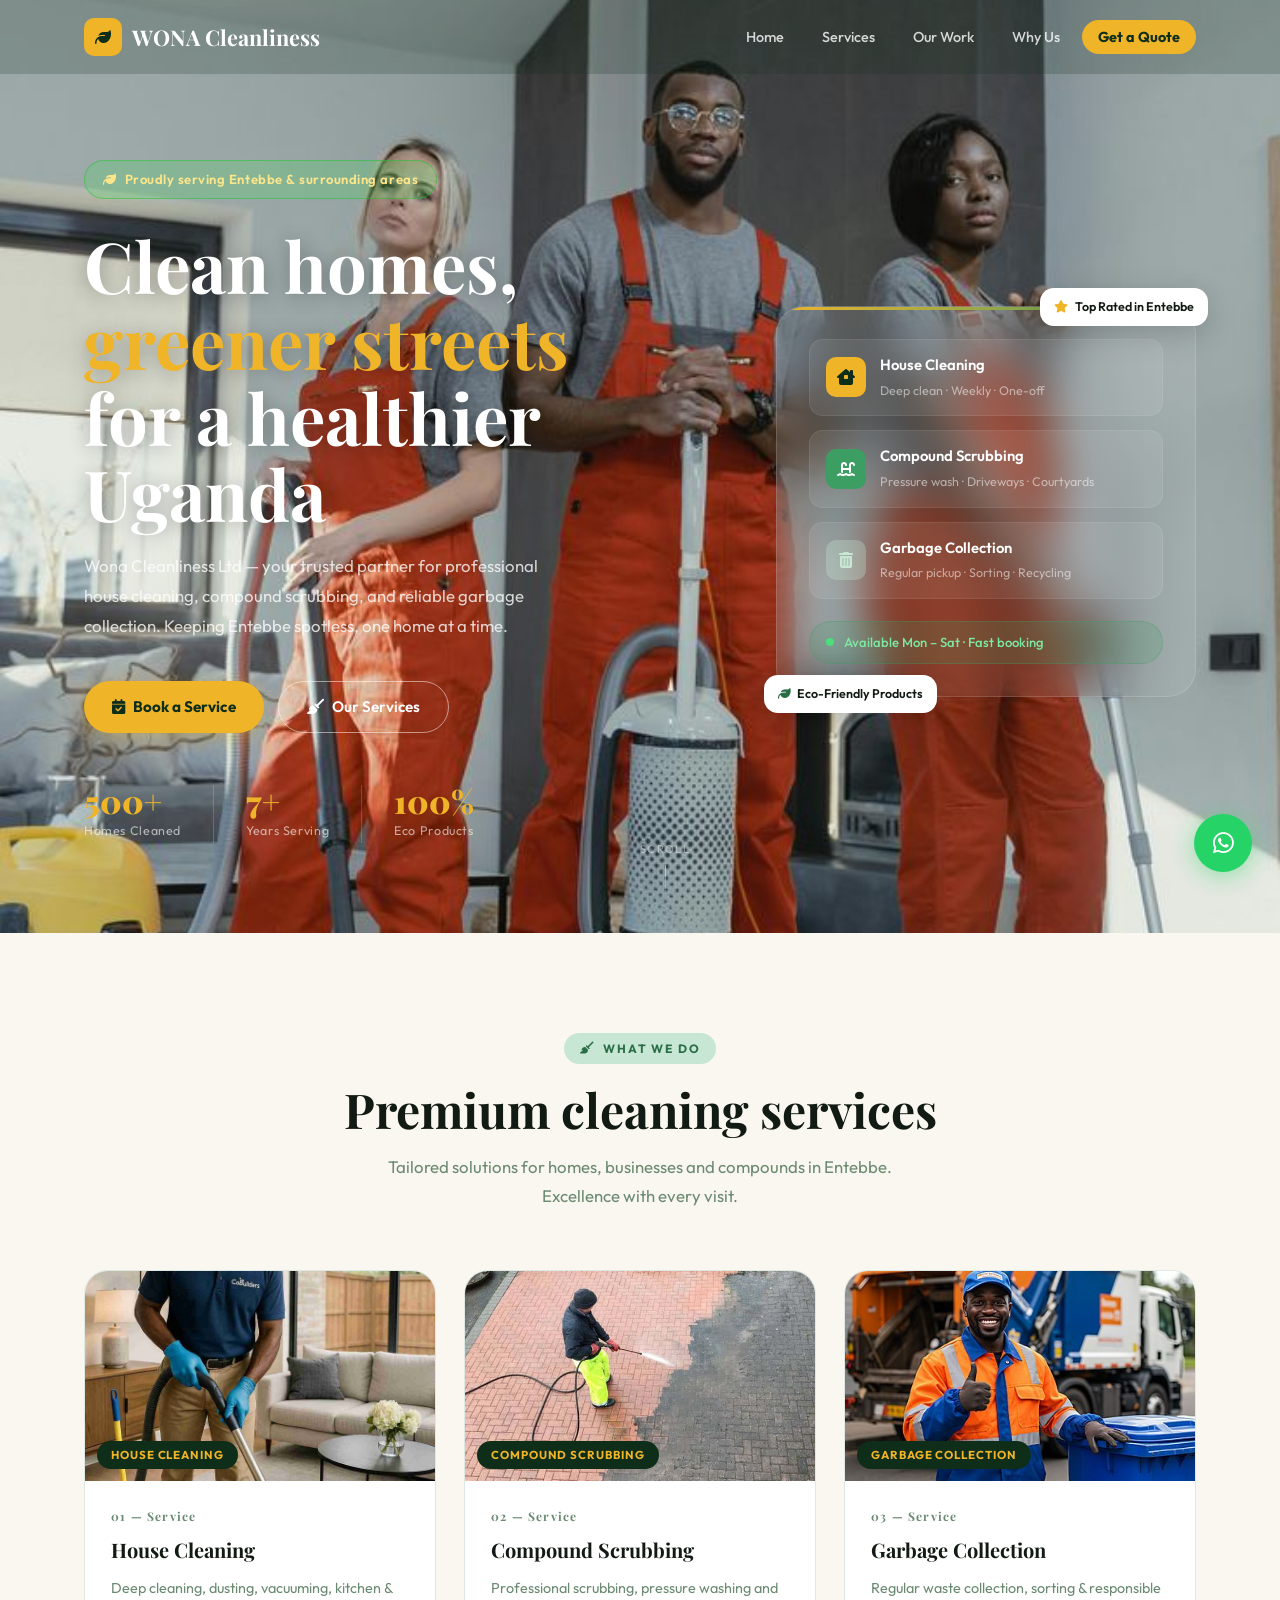
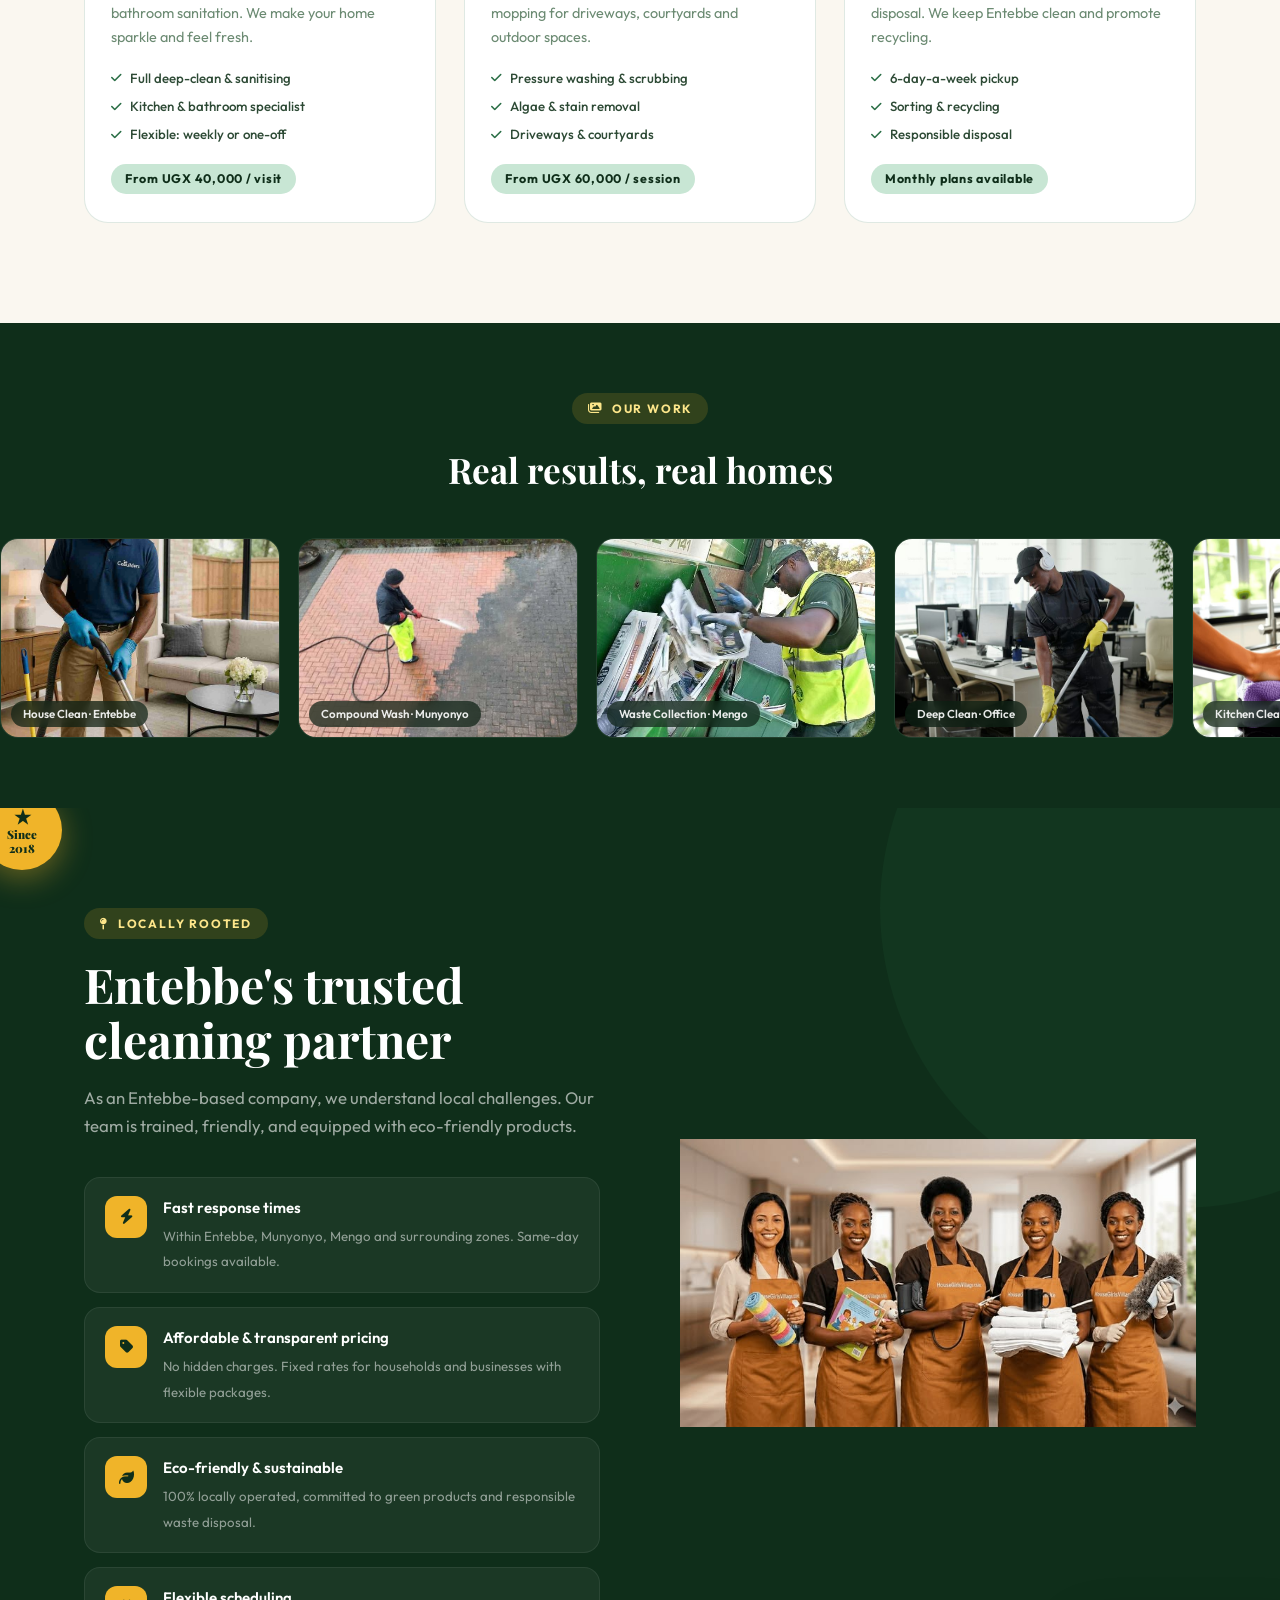
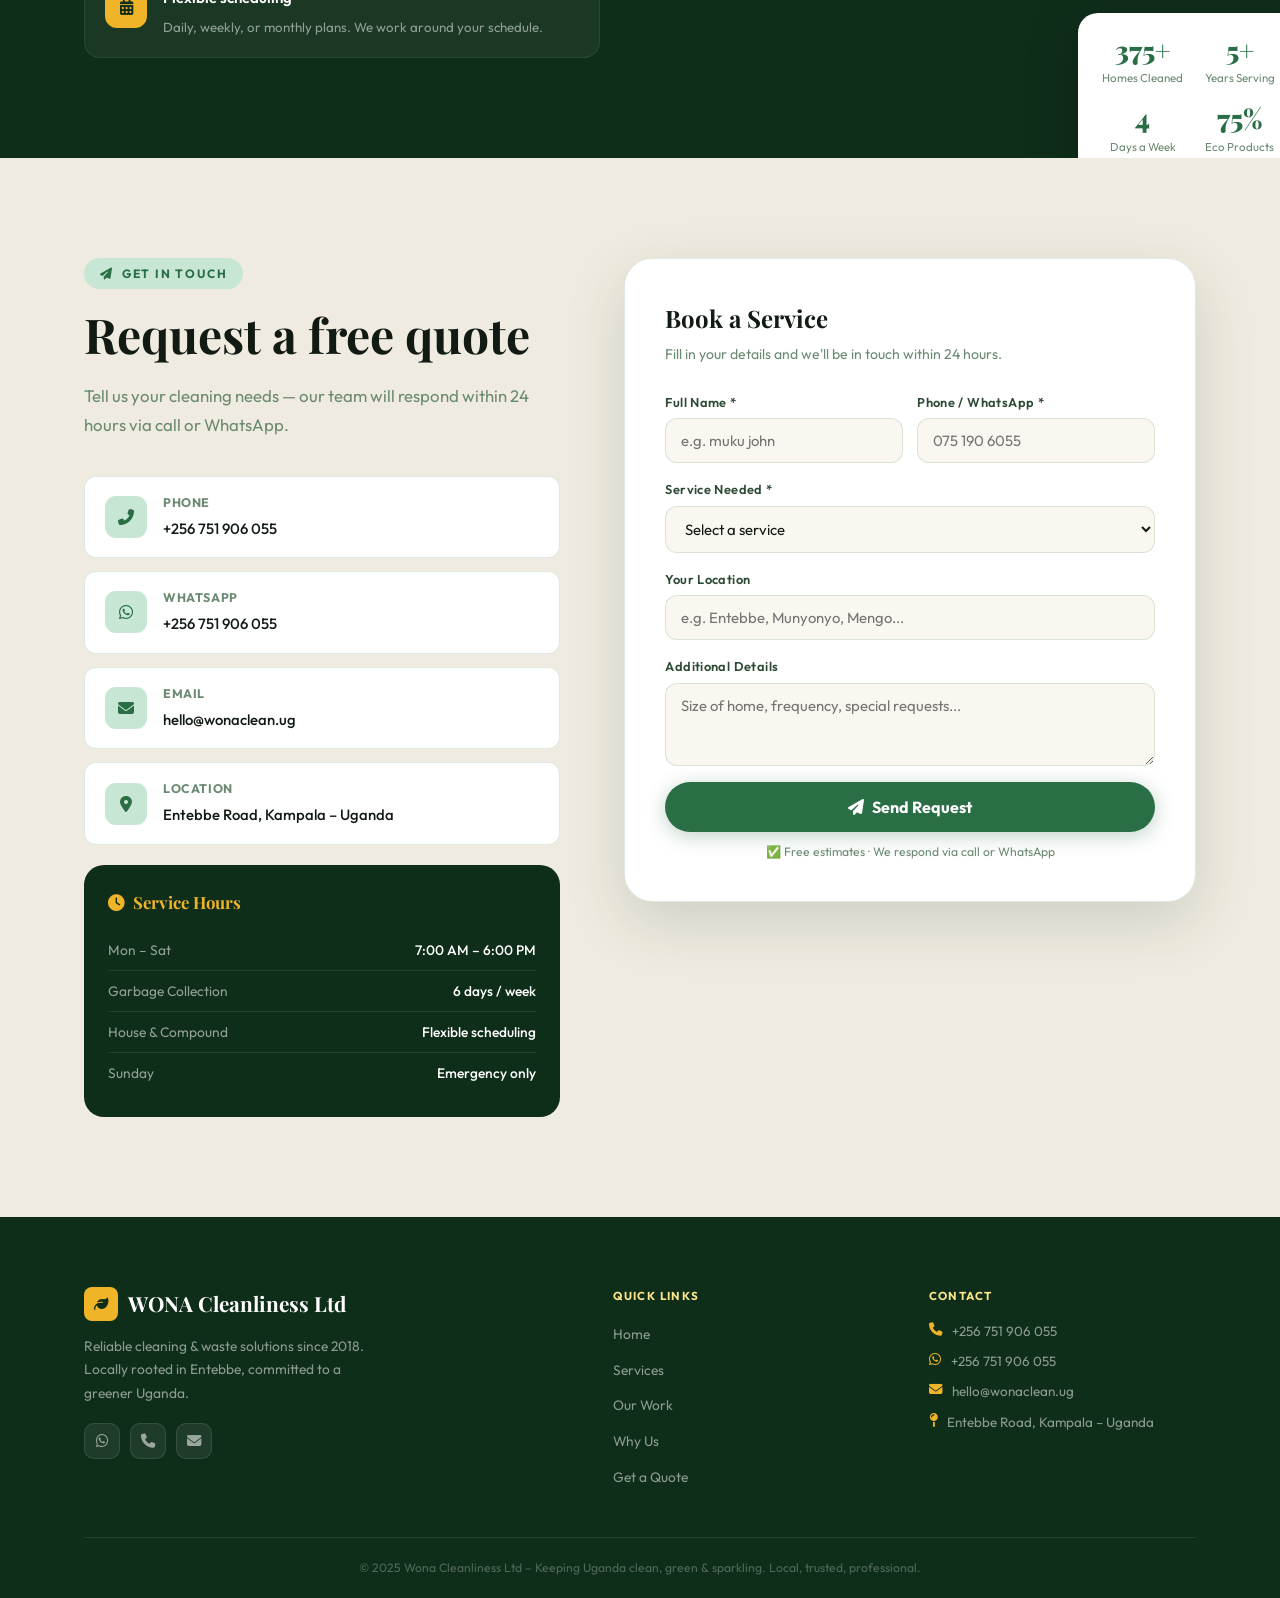
==== index.html @ 9f3ccff1 "Rename wona-cleanliness.html to index.html" ====
<!DOCTYPE html>
<html lang="en">

<head>
    <meta charset="UTF-8" />
    <meta name="viewport" content="width=device-width, initial-scale=1.0, viewport-fit=cover" />
    <title>Wona Cleanliness Ltd | Entebbe, Uganda – Clean & Green</title>
</head>
    <meta name="description" content="Wona Cleanliness Ltd – Entebbe's trusted cleaning partner. We offer professional house cleaning, compound scrubbing, and reliable garbage collection services. Keeping Entebbe spotless, one home at a time.
    Get a quotation today!" />
    <link rel="preconnect" href="https://fonts.googleapis.com" />
    <link
        href="https://fonts.googleapis.com/css2?family=Playfair+Display:wght@700;900&family=Outfit:wght@300;400;500;600;700&display=swap"
        rel="stylesheet" />

    <link rel="stylesheet" href="https://cdnjs.cloudflare.com/ajax/libs/font-awesome/6.5.0/css/all.min.css" />
    <link rel="stylesheet" href="style.css" />

</head>

<body>

    <!-- ========== NAVBAR ========== -->
    <header class="navbar" id="navbar">
        <div class="container nav-container">
            <a href="#home" class="nav-logo">
                <div class="nav-logo-icon"><i class="fas fa-leaf"></i></div>
                WONA Cleanliness
            </a>
            <button class="nav-toggle" id="navToggle" aria-label="Menu">
                <span></span><span></span><span></span>
            </button>
            <ul class="nav-links" id="navLinks">
                <li><a href="#home">Home</a></li>
                <li><a href="#services">Services</a></li>
                <li><a href="#gallery">Our Work</a></li>
                <li><a href="#why">Why Us</a></li>
                <li><a href="#contact" class="nav-cta">Get a Quote</a></li>
            </ul>
        </div>
    </header>

    <!-- =====================================================
       HERO — BACKGROUND IMAGE SECTION
  ====================================================== -->
    <section id="home" class="hero">

        <!-- 
      ============================================================
      HERO BACKGROUND IMAGE
  
      ============================================================
    -->
        <div class="hero-bg-img">
            <img src="wona-1.jpg" alt="Clean home in Entebbe Uganda — Wona Cleanliness Ltd"
                onerror="this.style.display='none'" />
        </div>

        <!-- Floating leaves -->
        <span class="hero-leaf" style="left:8%;top:105%;animation-duration:14s;animation-delay:0s;">🌿</span>
        <span class="hero-leaf" style="left:28%;top:105%;animation-duration:19s;animation-delay:5s;">🍃</span>
        <span class="hero-leaf" style="left:55%;top:105%;animation-duration:13s;animation-delay:2s;">🌿</span>
        <span class="hero-leaf" style="left:78%;top:105%;animation-duration:17s;animation-delay:8s;">🍃</span>

        <div class="hero-inner">
            <div class="container">
                <div class="hero-grid">

                    <div class="hero-content">
                        <div class="hero-badge"><i class="fas fa-leaf"></i> Proudly serving Entebbe &amp; surrounding
                            areas</div>
                        <h1 class="hero-title">
                            Clean homes,<br />
                            <span class="hero-highlight">greener streets</span><br />
                            for a healthier Uganda
                        </h1>
                        <p class="hero-sub">
                            Wona Cleanliness Ltd — your trusted partner for professional house cleaning, compound
                            scrubbing, and reliable garbage collection. Keeping Entebbe spotless, one home at a time.
                        </p>
                        <div class="hero-btns">
                            <a href="#contact" class="btn-primary"><i class="fas fa-calendar-check"></i> Book a
                                Service</a>
                            <a href="#services" class="btn-ghost"><i class="fas fa-broom"></i> Our Services</a>
                        </div>
                        <div class="hero-stats">
                            <div class="hero-stat-item">
                                <span class="hero-stat-num">500+</span>
                                <span class="hero-stat-label">Homes Cleaned</span>
                            </div>
                            <div class="hero-stat-div"></div>
                            <div class="hero-stat-item">
                                <span class="hero-stat-num">7+</span>
                                <span class="hero-stat-label">Years Serving</span>
                            </div>
                            <div class="hero-stat-div"></div>
                            <div class="hero-stat-item">
                                <span class="hero-stat-num">100%</span>
                                <span class="hero-stat-label">Eco Products</span>
                            </div>
                        </div>
                    </div>

                    <!-- Glass card right side -->
                    <div style="position:relative;">
                        <div class="hero-card">
                            <div class="hc-service-list">
                                <div class="hc-service-item">
                                    <div class="hc-icon gold"><i class="fas fa-house-chimney-window"></i></div>
                                    <div class="hc-text">
                                        <strong>House Cleaning</strong>
                                        <span>Deep clean · Weekly · One-off</span>
                                    </div>
                                </div>
                                <div class="hc-service-item">
                                    <div class="hc-icon green"><i class="fas fa-water-ladder"></i></div>
                                    <div class="hc-text">
                                        <strong>Compound Scrubbing</strong>
                                        <span>Pressure wash · Driveways · Courtyards</span>
                                    </div>
                                </div>
                                <div class="hc-service-item">
                                    <div class="hc-icon pale"><i class="fas fa-trash-alt"></i></div>
                                    <div class="hc-text">
                                        <strong>Garbage Collection</strong>
                                        <span>Regular pickup · Sorting · Recycling</span>
                                    </div>
                                </div>
                            </div>
                            <div class="hc-availability">
                                <div class="hc-dot"></div>
                                Available Mon – Sat · Fast booking
                            </div>
                        </div>
                        <div class="float-badge float-badge-1">
                            <i class="fas fa-star" style="color:var(--gold)"></i> Top Rated in Entebbe
                        </div>
                        <div class="float-badge float-badge-2">
                            <i class="fas fa-leaf"></i> Eco-Friendly Products
                        </div>
                    </div>

                </div>
            </div>
        </div>

        <!-- Scroll cue -->
        <div class="hero-scroll">
            <span>Scroll</span>
            <div class="scroll-arrow"></div>
        </div>
    </section>

    <!-- =====================================================
       SERVICES — each card has an image slot
  ====================================================== -->
    <section id="services" class="services-section">
        <div class="container">
            <div class="services-header reveal">
                <div class="section-tag"><i class="fas fa-broom"></i> What We Do</div>
                <h2 class="section-title">Premium cleaning services</h2>
                <p class="section-sub">Tailored solutions for homes, businesses and compounds in Entebbe. Excellence
                    with every visit.</p>
            </div>
            <div class="services-grid">

                <!-- SERVICE 1 -->
                <div class="service-card reveal" style="transition-delay:0.05s">
                    <div class="sc-img-wrap">
                        <!--
            ======= (House Cleaning):======
            -->
                        <img src="wona-cleanliness -p1.jpg" alt="House cleaning service" />

                        <div class="sc-img-chip">House Cleaning</div>
                    </div>
                    <div class="sc-body">
                        <div class="sc-num">01 — Service</div>
                        <h3 class="sc-title">House Cleaning</h3>
                        <p class="sc-desc">Deep cleaning, dusting, vacuuming, kitchen &amp; bathroom sanitation. We make
                            your home sparkle and feel fresh.</p>
                        <div class="sc-features">
                            <div class="sc-feat"><i class="fas fa-check"></i> Full deep-clean &amp; sanitising</div>
                            <div class="sc-feat"><i class="fas fa-check"></i> Kitchen &amp; bathroom specialist</div>
                            <div class="sc-feat"><i class="fas fa-check"></i> Flexible: weekly or one-off</div>
                        </div>
                        <span class="sc-price">From UGX 40,000 / visit</span>
                    </div>
                </div>

                <!-- SERVICE 2 -->
                <div class="service-card reveal" style="transition-delay:0.15s">
                    <div class="sc-img-wrap">
                        <!--
             ================== (Compound Scrubbing):=====
             
            -->
                        <img src="wona-compound-srubbing.jpg" alt="Compound scrubbing service" />

                        <div class="sc-img-chip">Compound Scrubbing</div>
                    </div>
                    <div class="sc-body">
                        <div class="sc-num">02 — Service</div>
                        <h3 class="sc-title">Compound Scrubbing</h3>
                        <p class="sc-desc">Professional scrubbing, pressure washing and mopping for driveways,
                            courtyards and outdoor spaces.</p>
                        <div class="sc-features">
                            <div class="sc-feat"><i class="fas fa-check"></i> Pressure washing &amp; scrubbing</div>
                            <div class="sc-feat"><i class="fas fa-check"></i> Algae &amp; stain removal</div>
                            <div class="sc-feat"><i class="fas fa-check"></i> Driveways &amp; courtyards</div>
                        </div>
                        <span class="sc-price">From UGX 60,000 / session</span>
                    </div>
                </div>

                <!-- SERVICE 3 -->
                <div class="service-card reveal" style="transition-delay:0.25s">
                    <div class="sc-img-wrap">
                        <!--================
                                     (Garbage Collection):
                        ========================== -->
                        <img src="wona-cleanliness.jpg" alt="Garbage collection service" />

                        <div class="sc-img-chip">Garbage Collection</div>
                    </div>
                    <div class="sc-body">
                        <div class="sc-num">03 — Service</div>
                        <h3 class="sc-title">Garbage Collection</h3>
                        <p class="sc-desc">Regular waste collection, sorting &amp; responsible disposal. We keep Entebbe
                            clean and promote recycling.</p>
                        <div class="sc-features">
                            <div class="sc-feat"><i class="fas fa-check"></i> 6-day-a-week pickup</div>
                            <div class="sc-feat"><i class="fas fa-check"></i> Sorting &amp; recycling</div>
                            <div class="sc-feat"><i class="fas fa-check"></i> Responsible disposal</div>
                        </div>
                        <span class="sc-price">Monthly plans available</span>
                    </div>
                </div>

            </div>
        </div>
    </section>

    <!-- =====================================================
       GALLERY STRIP — scrolling work photos
  ====================================================== -->
    <section id="gallery" class="gallery-strip">
        <div class="container gallery-strip-header reveal">
            <div class="section-tag" style="background:rgba(240,180,41,0.15);color:var(--gold-light)">
                <i class="fas fa-images"></i> Our Work
            </div>
            <h2 class="gallery-strip-title">Real results, real homes</h2>
        </div>

        <!--
      ============================================================
      GALLERY IMAGES — infinite scrolling strip
      
      ============================================================
    -->
        <div class="gallery-track-wrap">
            <div class="gallery-track" id="galleryTrack">

                <div class="gallery-img">
                    <img src="wona-cleanliness -p1.jpg" alt="description" />
                    <div class="gallery-img-label">House Clean · Entebbe</div>
                </div>
                <div class="gallery-img">
                    <img src="wona-compound-srubbing.jpg" alt="description" />
                    <div class="gallery-img-label">Compound Wash · Munyonyo</div>
                </div>
                <div class="gallery-img">
                    <img src="gabbage-collecting.jpg" alt="gabbage collection with provided bins" />
                    <div class="gallery-img-label">Waste Collection · Mengo</div>
                </div>
                <div class="gallery-img">
                    <img src="office-cleaning.jpg" alt="description" />
                    <div class="gallery-img-label">Deep Clean · Office</div>
                </div>
               
                <div class="gallery-img">
                    <img src="kitchen-cleaning.jpg" alt="deep kitchen cleaning" />
                    <div class="gallery-img-label">Kitchen Cleaning</div>
                </div>

                <!-- Duplicated set for seamless loop -->
                <div class="gallery-img">
                    <img src="wona-cleanliness -p1.jpg" alt="description" />
                    <div class="gallery-img-label">House Clean · Entebbe</div>
                </div>
                <div class="gallery-img">
                    <img src="wona-compound-srubbing.jpg" alt="description" />
                    <div class="gallery-img-label">Compound Wash · Munyonyo</div>
                </div>
                <div class="gallery-img">
                    <img src="gabbage-collecting.jpg" alt="gabbage collection with provided bins" />
                    <div class="gallery-img-label">Waste Collection · Mengo</div>
                </div>
                <div class="gallery-img">
                    <img src="office-cleaning.jpg" alt="description" />
                    <div class="gallery-img-label">Deep Clean · Office</div>
                </div>
               
                <div class="gallery-img">
                    <img src="kitchen-cleaning.jpg" alt="deep kitchen cleaning" />
                    <div class="gallery-img-label">Kitchen Cleaning</div>
                </div>

            </div>
        </div>
    </section>

    <!-- =====================================================
       WHY US — team image with stats overlay
  ====================================================== -->
    <section id="why" class="why-section">
        <div class="container">
            <div class="why-grid">

                <div class="why-content reveal-left">
                    <div class="section-tag"><i class="fas fa-map-pin"></i> Locally Rooted</div>
                    <h2 class="section-title">Entebbe's trusted<br />cleaning partner</h2>
                    <p class="section-sub">As an Entebbe-based company, we understand local challenges. Our team is
                        trained, friendly, and equipped with eco-friendly products.</p>
                    <div class="why-list">
                        <div class="why-item">
                            <div class="why-item-icon"><i class="fas fa-bolt"></i></div>
                            <div class="why-item-text">
                                <strong>Fast response times</strong>
                                <span>Within Entebbe, Munyonyo, Mengo and surrounding zones. Same-day bookings
                                    available.</span>
                            </div>
                        </div>
                        <div class="why-item">
                            <div class="why-item-icon"><i class="fas fa-tag"></i></div>
                            <div class="why-item-text">
                                <strong>Affordable &amp; transparent pricing</strong>
                                <span>No hidden charges. Fixed rates for households and businesses with flexible
                                    packages.</span>
                            </div>
                        </div>
                        <div class="why-item">
                            <div class="why-item-icon"><i class="fas fa-leaf"></i></div>
                            <div class="why-item-text">
                                <strong>Eco-friendly &amp; sustainable</strong>
                                <span>100% locally operated, committed to green products and responsible waste
                                    disposal.</span>
                            </div>
                        </div>
                        <div class="why-item">
                            <div class="why-item-icon"><i class="fas fa-calendar-alt"></i></div>
                            <div class="why-item-text">
                                <strong>Flexible scheduling</strong>
                                <span>Daily, weekly, or monthly plans. We work around your schedule.</span>
                            </div>
                        </div>
                    </div>
                </div>

                <div class="why-visual reveal-right">
                    <!--
            ============================================================
            TEAM / CREW IMAGE
          
            ============================================================
          -->
                    <img src="our-cleaning-team.jpg" alt="Wona Cleanliness team in Entebbe" />

                </div>

                <!-- Floating gold badge -->
                <div class="why-badge">
                    <span>★</span>
                    Since<br />2018
                </div>

                <!-- Stats card overlaid on image -->
                <div class="why-stats-overlay">
                    <div class="wso-stat">
                        <span class="wso-num stat-count" data-target="500">500+</span>
                        <span class="wso-label">Homes Cleaned</span>
                    </div>
                    <div class="wso-stat">
                        <span class="wso-num stat-count" data-target="7">7+</span>
                        <span class="wso-label">Years Serving</span>
                    </div>
                    <div class="wso-stat">
                        <span class="wso-num stat-count" data-target="6">6</span>
                        <span class="wso-label">Days a Week</span>
                    </div>
                    <div class="wso-stat">
                        <span class="wso-num stat-count" data-target="100">100%</span>
                        <span class="wso-label">Eco Products</span>
                    </div>
                </div>
            </div>

        </div>
        </div>
    </section>

    <!-- =====================================================
       CONTACT
  ====================================================== -->
    <section id="contact" class="contact-section">
        <div class="container">
            <div class="contact-grid">
                <div class="contact-info reveal-left">
                    <div class="section-tag"><i class="fas fa-paper-plane"></i> Get in Touch</div>
                    <h2 class="section-title">Request a free quote</h2>
                    <p class="section-sub">Tell us your cleaning needs — our team will respond within 24 hours via call
                        or WhatsApp.</p>
                    <div class="contact-cards">
                        <div class="cc">
                            <div class="cc-icon"><i class="fas fa-phone-alt"></i></div>
                            <div><strong>Phone</strong><a href="tel:+256751906055">+256 751 906 055</a></div>
                        </div>
                        <div class="cc">
                            <div class="cc-icon"><i class="fab fa-whatsapp"></i></div>
                            <div><strong>WhatsApp</strong><a href="https://wa.me/256751906055" target="_blank">+256 751
                                    906 055</a></div>
                        </div>
                        <div class="cc">
                            <div class="cc-icon"><i class="fas fa-envelope"></i></div>
                            <div><strong>Email</strong><a href="mailto:hello@wonaclean.ug">hello@wonaclean.ug</a></div>
                        </div>
                        <div class="cc">
                            <div class="cc-icon"><i class="fas fa-map-marker-alt"></i></div>
                            <div><strong>Location</strong><span>Entebbe Road, Kampala – Uganda</span></div>
                        </div>
                    </div>
                    <div class="hours-card">
                        <h4><i class="fas fa-clock"></i> &nbsp;Service Hours</h4>
                        <div class="hours-row"><span>Mon – Sat</span><span>7:00 AM – 6:00 PM</span></div>
                        <div class="hours-row"><span>Garbage Collection</span><span>6 days / week</span></div>
                        <div class="hours-row"><span>House &amp; Compound</span><span>Flexible scheduling</span></div>
                        <div class="hours-row"><span>Sunday</span><span>Emergency only</span></div>
                    </div>
                </div>

                <div class="reveal-right">
                    <div class="quote-form">
                        <h3 class="form-title">Book a Service</h3>
                        <p class="form-subtitle">Fill in your details and we'll be in touch within 24 hours.</p>
                        <form id="quoteForm" novalidate>
                            <div class="form-row">
                                <div class="form-group">
                                    <label>Full Name *</label>
                                    <input type="text" placeholder="e.g. muku john" required />
                                </div>
                                <div class="form-group">
                                    <label>Phone / WhatsApp *</label>
                                    <input type="tel" placeholder="075 190 6055" required />
                                </div>
                            </div>
                            <div class="form-group">
                                <label>Service Needed *</label>
                                <select required>
                                    <option value="" disabled selected>Select a service</option>
                                    <option>House Cleaning</option>
                                    <option>Compound Scrubbing (Pressure Washing)</option>
                                    <option>Garbage Collection (Regular Pickup)</option>
                                    <option>Combined Package (All Three)</option>
                                </select>
                            </div>
                            <div class="form-group">
                                <label>Your Location</label>
                                <input type="text" placeholder="e.g. Entebbe, Munyonyo, Mengo..." />
                            </div>
                            <div class="form-group">
                                <label>Additional Details</label>
                                <textarea rows="3"
                                    placeholder="Size of home, frequency, special requests..."></textarea>
                            </div>
                            <button type="submit" class="btn-primary form-submit">
                                <i class="fas fa-paper-plane"></i> Send Request
                            </button>
                            <p class="form-note">✅ Free estimates · We respond via call or WhatsApp</p>
                        </form>
                        <div class="form-success" id="formSuccess">
                            <i class="fas fa-check-circle"></i>
                            <p>Thank you! Wona Cleanliness Ltd will contact you shortly. We keep Entebbe clean! 🌿</p>
                        </div>
                    </div>
                </div>
            </div>
        </div>
    </section>

    <!-- ========== FOOTER ========== -->
    <footer class="footer">
        <div class="container">
            <div class="footer-grid">
                <div class="footer-brand">
                    <div class="footer-brand-logo">
                        <div class="footer-brand-logo-icon"><i class="fas fa-leaf"></i></div>
                        WONA Cleanliness Ltd
                    </div>
                    <p>Reliable cleaning &amp; waste solutions since 2018. Locally rooted in Entebbe, committed to a
                        greener Uganda.</p>
                    <div class="footer-social">
                        <a href="https://wa.me/256751906055" target="_blank"><i class="fab fa-whatsapp"></i></a>
                        <a href="tel:+256751906055"><i class="fas fa-phone"></i></a>
                        <a href="mailto:hello@wonaclean.ug"><i class="fas fa-envelope"></i></a>
                    </div>
                </div>
                <div class="footer-col">
                    <h4>Quick Links</h4>
                    <ul>
                        <li><a href="#home">Home</a></li>
                        <li><a href="#services">Services</a></li>
                        <li><a href="#gallery">Our Work</a></li>
                        <li><a href="#why">Why Us</a></li>
                        <li><a href="#contact">Get a Quote</a></li>
                    </ul>
                </div>
                <div class="footer-col">
                    <h4>Contact</h4>
                    <div class="fc-row"><i class="fas fa-phone"></i> +256 751 906 055</div>
                    <div class="fc-row"><i class="fab fa-whatsapp"></i> +256 751 906 055</div>
                    <div class="fc-row"><i class="fas fa-envelope"></i> hello@wonaclean.ug</div>
                    <div class="fc-row"><i class="fas fa-map-pin"></i> Entebbe Road, Kampala – Uganda</div>
                </div>
            </div>
            <div class="footer-bottom">
                <p>© 2025 Wona Cleanliness Ltd – Keeping Uganda clean, green &amp; sparkling. Local, trusted,
                    professional.</p>
            </div>
        </div>
    </footer>

    <!-- Floating WhatsApp -->
    <a href="https://wa.me/256751906055?text=Hello%20Wona%20Cleanliness%2C%20I%20need%20a%20quote!" class="wa-float"
        target="_blank" aria-label="WhatsApp">
        <i class="fab fa-whatsapp"></i>
        <span class="wa-tip">Chat with us!</span>
    </a>

    <script>
        // ── Navbar ──
        const navbar = document.getElementById('navbar');
        window.addEventListener('scroll', () => navbar.classList.toggle('scrolled', window.scrollY > 60));
        navbar.classList.add('scrolled');

        // ── Mobile menu ──
        const toggle = document.getElementById('navToggle');
        const navLinks = document.getElementById('navLinks');
        toggle.addEventListener('click', () => {
            navLinks.classList.toggle('open');
            const s = toggle.querySelectorAll('span');
            const open = navLinks.classList.contains('open');
            s[0].style.transform = open ? 'translateY(7px) rotate(45deg)' : '';
            s[1].style.opacity = open ? '0' : '1';
            s[2].style.transform = open ? 'translateY(-7px) rotate(-45deg)' : '';
        });
        navLinks.querySelectorAll('a').forEach(a => a.addEventListener('click', () => {
            navLinks.classList.remove('open');
            toggle.querySelectorAll('span').forEach(s => { s.style.transform = ''; s.style.opacity = '1'; });
        }));

        // ── Scroll reveal ──
        const io = new IntersectionObserver((entries) => {
            entries.forEach(e => { if (e.isIntersecting) { e.target.classList.add('visible'); io.unobserve(e.target); } });
        }, { threshold: 0.1 });
        document.querySelectorAll('.reveal, .reveal-left, .reveal-right, .reveal-scale').forEach((el, i) => {
            if (!el.style.transitionDelay) el.style.transitionDelay = (i * 0.04) + 's';
            io.observe(el);
        });

        // ── Counter animation ──
        function animateCount(el, target, suffix) {
            let start = null; const dur = 1800;
            const step = ts => {
                if (!start) start = ts;
                const p = Math.min((ts - start) / dur, 1);
                const ease = 1 - Math.pow(1 - p, 3);
                el.textContent = Math.floor(ease * target) + suffix;
                if (p < 1) requestAnimationFrame(step);
            };
            requestAnimationFrame(step);
        }
        const cntIO = new IntersectionObserver(entries => {
            entries.forEach(e => {
                if (!e.isIntersecting) return;
                const txt = e.target.dataset.target;
                const num = parseInt(txt);
                const suf = e.target.textContent.includes('%') ? '%' : (e.target.textContent.includes('+') ? '+' : '');
                animateCount(e.target, num, suf);
                cntIO.unobserve(e.target);
            });
        }, { threshold: 0.5 });
        document.querySelectorAll('.stat-count').forEach(el => cntIO.observe(el));

        // ── Gallery: duplicate track for infinite scroll ──
        // (already duplicated in HTML for CSS-only loop)

        // ── Smooth scroll ──
        document.querySelectorAll('a[href^="#"]').forEach(a => {
            a.addEventListener('click', function (e) {
                const t = document.querySelector(this.getAttribute('href'));
                if (t) { e.preventDefault(); t.scrollIntoView({ behavior: 'smooth' }); }
            });
        });

        // ── Form ──
        document.getElementById('quoteForm').addEventListener('submit', function (e) {
            e.preventDefault();
            this.style.display = 'none';
            document.getElementById('formSuccess').style.display = 'block';
        });
    </script>
</body>

</html>
---- style.css ----
/* =====================================================
       WONA CLEANLINESS — FULL SITE WITH IMAGE ZONES
    ===================================================== */
:root {
    --green-deep: #0f2e1a;
    --green-mid: #1a4a2e;
    --green-main: #2a6e46;
    --green-light: #3d9e63;
    --green-pale: #c8e6d4;
    --gold: #f0b429;
    --gold-light: #fde68a;
    --cream: #faf7f0;
    --cream-dark: #f0ebe0;
    --white: #ffffff;
    --text-dark: #111a13;
    --text-mid: #2d4a35;
    --text-muted: #6b8a72;
    --border: rgba(42, 110, 70, 0.15);
    --shadow: 0 20px 60px rgba(15, 46, 26, 0.15);
    --radius: 20px;
    --radius-sm: 12px;
    --font-head: 'Playfair Display', serif;
    --font-body: 'Outfit', sans-serif;
}

*,
*::before,
*::after {
    box-sizing: border-box;
    margin: 0;
    padding: 0;
}

html {
    scroll-behavior: smooth;
}

body {
    font-family: var(--font-body);
    background: var(--cream);
    color: var(--text-dark);
    overflow-x: hidden;
    line-height: 1.6;
}

img {
    max-width: 100%;
    display: block;
}

a {
    text-decoration: none;
    color: inherit;
}

ul {
    list-style: none;
}

/* ── SCROLL REVEAL ── */
.reveal {
    opacity: 0;
    transform: translateY(44px);
    transition: opacity 0.75s ease, transform 0.75s ease;
}

.reveal-left {
    opacity: 0;
    transform: translateX(-54px);
    transition: opacity 0.75s ease, transform 0.75s ease;
}

.reveal-right {
    opacity: 0;
    transform: translateX(54px);
    transition: opacity 0.75s ease, transform 0.75s ease;
}

.reveal-scale {
    opacity: 0;
    transform: scale(0.9);
    transition: opacity 0.7s ease, transform 0.7s ease;
}

.reveal.visible,
.reveal-left.visible,
.reveal-right.visible,
.reveal-scale.visible {
    opacity: 1;
    transform: none;
}

/* ── BUTTONS ── */
.btn-primary {
    display: inline-flex;
    align-items: center;
    gap: 8px;
    background: var(--gold);
    color: var(--green-deep);
    font-family: var(--font-body);
    font-weight: 700;
    font-size: 0.95rem;
    padding: 14px 28px;
    border-radius: 50px;
    border: none;
    cursor: pointer;
    transition: transform 0.3s, box-shadow 0.3s;
    box-shadow: 0 4px 20px rgba(240, 180, 41, 0.35);
}

.btn-primary:hover {
    transform: translateY(-3px);
    box-shadow: 0 8px 30px rgba(240, 180, 41, 0.55);
}

.btn-ghost {
    display: inline-flex;
    align-items: center;
    gap: 8px;
    background: transparent;
    color: var(--white);
    font-family: var(--font-body);
    font-weight: 600;
    font-size: 0.95rem;
    padding: 13px 28px;
    border-radius: 50px;
    border: 1.5px solid rgba(255, 255, 255, 0.5);
    cursor: pointer;
    transition: background 0.3s, border-color 0.3s;
}

.btn-ghost:hover {
    background: rgba(255, 255, 255, 0.15);
    border-color: white;
}

/* ── SHARED SECTION ── */
.container {
    max-width: 1160px;
    margin: 0 auto;
    padding: 0 24px;
}

.section-tag {
    display: inline-flex;
    align-items: center;
    gap: 8px;
    font-size: 0.75rem;
    font-weight: 700;
    letter-spacing: 0.15em;
    text-transform: uppercase;
    color: var(--green-main);
    background: var(--green-pale);
    padding: 6px 16px;
    border-radius: 50px;
    margin-bottom: 18px;
}

.section-title {
    font-family: var(--font-head);
    font-size: clamp(2rem, 5vw, 3rem);
    line-height: 1.15;
    color: var(--text-dark);
    margin-bottom: 16px;
}

.section-sub {
    color: var(--text-muted);
    font-size: 1.05rem;
    line-height: 1.7;
    max-width: 520px;
}

/* =====================================================
       NAVBAR
    ===================================================== */
.navbar {
    position: fixed;
    top: 0;
    left: 0;
    right: 0;
    z-index: 1000;
    padding: 18px 0;
    transition: background 0.4s, box-shadow 0.4s, padding 0.4s;
    background: rgba(15, 46, 26, 0.2);
}

.navbar.scrolled {
    background: rgba(15, 46, 26, 0.97);
    backdrop-filter: blur(16px);
    box-shadow: 0 2px 30px rgba(0, 0, 0, 0.25);
    padding: 12px 0;
}

.nav-container {
    display: flex;
    align-items: center;
    justify-content: space-between;
}

.nav-logo {
    font-family: var(--font-head);
    font-size: 1.35rem;
    font-weight: 700;
    color: var(--white);
    display: flex;
    align-items: center;
    gap: 10px;
}

.nav-logo-icon {
    width: 38px;
    height: 38px;
    border-radius: 10px;
    background: var(--gold);
    display: flex;
    align-items: center;
    justify-content: center;
    color: var(--green-deep);
    font-size: 1rem;
    flex-shrink: 0;
}

.nav-links {
    display: flex;
    align-items: center;
    gap: 6px;
}

.nav-links a {
    color: rgba(255, 255, 255, 0.8);
    font-weight: 500;
    font-size: 0.9rem;
    padding: 8px 16px;
    border-radius: 50px;
    transition: color 0.3s, background 0.3s;
}

.nav-links a:hover {
    color: white;
    background: rgba(255, 255, 255, 0.1);
}

.nav-links .nav-cta {
    background: var(--gold);
    color: var(--green-deep) !important;
    font-weight: 700;
}

.nav-links .nav-cta:hover {
    background: #fbc932;
}

.nav-toggle {
    display: none;
    flex-direction: column;
    gap: 5px;
    background: none;
    border: none;
    cursor: pointer;
    padding: 4px;
}

.nav-toggle span {
    display: block;
    width: 24px;
    height: 2px;
    background: white;
    border-radius: 2px;
    transition: transform 0.35s, opacity 0.35s;
}

/* =====================================================
       HERO — FULL BACKGROUND IMAGE
       EDIT: Replace hero-img src with your own photo
    ===================================================== */
.hero {
    min-height: 100vh;
    position: relative;
    display: flex;
    align-items: center;
    overflow: hidden;
    padding-top: 80px;
}

/* ── HERO BACKGROUND IMAGE ── */
.hero-bg-img {
    position: absolute;
    inset: 0;
    z-index: 0;
    background-color: var(--green-deep);
    /* fallback colour if image not loaded */
    overflow: hidden;
}

/*
      ============================================================
      HOW TO SET YOUR HERO BACKGROUND IMAGE:
      Replace the placeholder <img> tag inside .hero-bg-img
      with: <img src="your-hero-photo.jpg" .../>
      The img tag already has the right CSS to cover the whole hero.
      ============================================================
    */
.hero-bg-img img {
    width: 100%;
    height: 100%;
    object-fit: cover;
    object-position: center;
    /* slow Ken Burns pan for life */
    animation: heroPan 18s ease-in-out infinite alternate;
    transform-origin: center;
}

@keyframes heroPan {
    0% {
        transform: scale(1.08) translate(0, 0);
    }

    100% {
        transform: scale(1.14) translate(-2%, -2%);
    }
}

/* Dark gradient overlay so text stays readable */
.hero-overlay {
    position: absolute;
    inset: 0;
    z-index: 1;
    background: linear-gradient(105deg,
            rgba(10, 30, 18, 0.82) 0%,
            rgba(15, 46, 26, 0.65) 50%,
            rgba(10, 30, 18, 0.45) 100%);
}

/* Subtle animated vignette ring */
.hero-vignette {
    position: absolute;
    inset: 0;
    z-index: 1;
    background: radial-gradient(ellipse 80% 70% at 30% 50%, transparent 0%, rgba(10, 30, 18, 0.35) 100%);
}

/* leaf particles */
.hero-leaf {
    position: absolute;
    font-size: 1.8rem;
    opacity: 0.12;
    z-index: 2;
    animation: drift 14s linear infinite;
}

@keyframes drift {
    0% {
        transform: translateY(0) rotate(0deg);
        opacity: 0;
    }

    8% {
        opacity: 0.12;
    }

    92% {
        opacity: 0.12;
    }

    100% {
        transform: translateY(-105vh) rotate(400deg);
        opacity: 0;
    }
}

.hero-inner {
    position: relative;
    z-index: 3;
    width: 100%;
}

.hero-grid {
    display: grid;
    grid-template-columns: 1fr 420px;
    gap: 60px;
    align-items: center;
    padding: 80px 0 90px;
}

.hero-badge {
    display: inline-flex;
    align-items: center;
    gap: 8px;
    background: rgba(41, 240, 74, 0.18);
    border: 1px solid rgba(22, 196, 37, 0.45);
    color: var(--gold-light);
    padding: 8px 18px;
    border-radius: 50px;
    font-size: 0.82rem;
    font-weight: 600;
    letter-spacing: 0.04em;
    margin-bottom: 28px;
    animation: fadeInDown 0.8s ease both;
}

.hero-title {
    font-family: var(--font-head);
    font-size: clamp(2.6rem, 6vw, 4.4rem);
    line-height: 1.08;
    color: white;
    margin-bottom: 20px;
    text-shadow: 0 2px 20px rgba(0, 0, 0, 0.3);
    animation: fadeInUp 0.8s 0.1s ease both;
}

.hero-highlight {
    color: var(--gold);
}

.hero-sub {
    color: rgba(255, 255, 255, 0.78);
    font-size: 1.05rem;
    line-height: 1.78;
    max-width: 490px;
    margin-bottom: 40px;
    animation: fadeInUp 0.8s 0.2s ease both;
}

.hero-btns {
    display: flex;
    flex-wrap: wrap;
    gap: 14px;
    animation: fadeInUp 0.8s 0.3s ease both;
}

.hero-stats {
    display: flex;
    gap: 32px;
    margin-top: 52px;
    flex-wrap: wrap;
    animation: fadeInUp 0.8s 0.4s ease both;
}

.hero-stat-item {
    text-align: left;
}

.hero-stat-num {
    font-family: var(--font-head);
    font-size: 2rem;
    font-weight: 900;
    color: var(--gold);
    display: block;
    line-height: 1;
}

.hero-stat-label {
    font-size: 0.78rem;
    color: rgba(255, 255, 255, 0.6);
    letter-spacing: 0.05em;
    margin-top: 4px;
}

.hero-stat-div {
    width: 1px;
    background: rgba(255, 255, 255, 0.18);
    align-self: stretch;
}

/* Hero glass card (right side) */
.hero-card {
    background: rgba(255, 255, 255, 0.09);
    backdrop-filter: blur(22px);
    border: 1px solid rgba(255, 255, 255, 0.14);
    border-radius: 28px;
    padding: 32px;
    position: relative;
    overflow: hidden;
    animation: fadeInRight 0.9s 0.35s ease both;
}

.hero-card::before {
    content: '';
    position: absolute;
    top: 0;
    left: 0;
    right: 0;
    height: 3px;
    background: linear-gradient(90deg, var(--gold), var(--green-light), var(--gold));
    background-size: 200%;
    animation: shimmer 3s linear infinite;
}

@keyframes shimmer {
    0% {
        background-position: 200%
    }

    100% {
        background-position: -200%
    }
}

.hc-service-list {
    display: flex;
    flex-direction: column;
    gap: 14px;
    margin-bottom: 22px;
}

.hc-service-item {
    display: flex;
    align-items: center;
    gap: 14px;
    background: rgba(255, 255, 255, 0.08);
    border-radius: 14px;
    padding: 13px 16px;
    border: 1px solid rgba(255, 255, 255, 0.08);
    transition: background 0.3s, transform 0.3s;
}

.hc-service-item:hover {
    background: rgba(255, 255, 255, 0.15);
    transform: translateX(5px);
}

.hc-icon {
    width: 40px;
    height: 40px;
    border-radius: 10px;
    display: flex;
    align-items: center;
    justify-content: center;
    font-size: 1rem;
    flex-shrink: 0;
}

.hc-icon.gold {
    background: var(--gold);
    color: var(--green-deep);
}

.hc-icon.green {
    background: var(--green-light);
    color: white;
}

.hc-icon.pale {
    background: rgba(200, 230, 212, 0.3);
    color: var(--green-pale);
}

.hc-text strong {
    display: block;
    color: white;
    font-size: 0.93rem;
    font-weight: 600;
}

.hc-text span {
    color: rgba(255, 255, 255, 0.52);
    font-size: 0.78rem;
}

.hc-availability {
    display: flex;
    align-items: center;
    gap: 10px;
    background: rgba(61, 158, 99, 0.18);
    border: 1px solid rgba(61, 158, 99, 0.32);
    border-radius: 50px;
    padding: 10px 16px;
    color: #7ce8a2;
    font-size: 0.82rem;
    font-weight: 500;
}

.hc-dot {
    width: 8px;
    height: 8px;
    background: #4cde7a;
    border-radius: 50%;
    animation: pulse 2s infinite;
}

@keyframes pulse {

    0%,
    100% {
        opacity: 1
    }

    50% {
        opacity: 0.4
    }
}

/* Float badges on hero card */
.float-badge {
    position: absolute;
    background: white;
    border-radius: 14px;
    padding: 9px 14px;
    display: flex;
    align-items: center;
    gap: 7px;
    box-shadow: 0 8px 30px rgba(0, 0, 0, 0.18);
    font-size: 0.78rem;
    font-weight: 600;
    color: var(--text-dark);
    animation: bob 4s ease-in-out infinite;
}

.float-badge i {
    color: var(--green-main);
}

.float-badge-1 {
    top: -18px;
    right: -12px;
    animation-delay: 0s;
}

.float-badge-2 {
    bottom: -16px;
    left: -12px;
    animation-delay: 2s;
}

@keyframes bob {

    0%,
    100% {
        transform: translateY(0)
    }

    50% {
        transform: translateY(-9px)
    }
}

/* Scroll cue */
.hero-scroll {
    position: absolute;
    bottom: 30px;
    left: 50%;
    transform: translateX(-50%);
    display: flex;
    flex-direction: column;
    align-items: center;
    gap: 6px;
    color: rgba(255, 255, 255, 0.45);
    font-size: 0.7rem;
    letter-spacing: 0.12em;
    text-transform: uppercase;
    z-index: 3;
    animation: fadeInUp 1s 1s ease both;
}

.scroll-arrow {
    width: 1px;
    height: 38px;
    background: linear-gradient(to bottom, rgba(255, 255, 255, 0.5), transparent);
    animation: scrollFade 2s ease-in-out infinite;
}

@keyframes scrollFade {

    0%,
    100% {
        opacity: 1;
        transform: scaleY(1)
    }

    50% {
        opacity: 0.3;
        transform: scaleY(0.5)
    }
}

@keyframes fadeInDown {
    from {
        opacity: 0;
        transform: translateY(-18px)
    }

    to {
        opacity: 1;
        transform: translateY(0)
    }
}

@keyframes fadeInUp {
    from {
        opacity: 0;
        transform: translateY(28px)
    }

    to {
        opacity: 1;
        transform: translateY(0)
    }
}

@keyframes fadeInRight {
    from {
        opacity: 0;
        transform: translateX(36px)
    }

    to {
        opacity: 1;
        transform: translateX(0)
    }
}

/* =====================================================
       SERVICES SECTION — cards with image placeholder
    ===================================================== */
.services-section {
    padding: 100px 0;
    background: var(--cream);
}

.services-header {
    text-align: center;
    margin-bottom: 60px;
}

.services-header .section-sub {
    margin: 0 auto;
}

.services-grid {
    display: grid;
    grid-template-columns: repeat(3, 1fr);
    gap: 28px;
}

.service-card {
    background: white;
    border-radius: 24px;
    border: 1px solid var(--border);
    overflow: hidden;
    transition: transform 0.4s, box-shadow 0.4s;
    position: relative;
}

.service-card:hover {
    transform: translateY(-10px);
    box-shadow: var(--shadow);
}

/*
      ============================================================
      SERVICE CARD IMAGE ZONES
      Replace the placeholder div inside .sc-img-wrap with:
      <img src="your-image.jpg" alt="Service name"/>
      ============================================================
    */
.sc-img-wrap {
    height: 210px;
    overflow: hidden;
    position: relative;
    background: var(--green-pale);
    /* fallback bg */
}

.sc-img-wrap img {
    width: 100%;
    height: 100%;
    object-fit: cover;
    transition: transform 0.6s ease;
}

.service-card:hover .sc-img-wrap img {
    transform: scale(1.08);
}

/* placeholder shown when no <img> is placed yet */
.sc-img-placeholder {
    position: absolute;
    inset: 0;
    display: flex;
    flex-direction: column;
    align-items: center;
    justify-content: center;
    gap: 10px;
    color: var(--green-main);
    background: linear-gradient(135deg, var(--green-pale), #e8f5ee);
}

.sc-img-placeholder i {
    font-size: 3rem;
    opacity: 0.5;
}

.sc-img-placeholder span {
    font-size: 0.78rem;
    font-weight: 600;
    opacity: 0.6;
    letter-spacing: 0.05em;
}

/* gradient chip overlay on image */
.sc-img-chip {
    position: absolute;
    bottom: 12px;
    left: 12px;
    background: var(--green-deep);
    color: var(--gold);
    font-size: 0.72rem;
    font-weight: 700;
    letter-spacing: 0.08em;
    text-transform: uppercase;
    padding: 5px 14px;
    border-radius: 50px;
}

.sc-body {
    padding: 26px 26px 28px;
}

.sc-num {
    font-family: var(--font-head);
    font-size: 0.75rem;
    font-weight: 700;
    color: var(--text-muted);
    letter-spacing: 0.1em;
    margin-bottom: 8px;
}

.sc-title {
    font-family: var(--font-head);
    font-size: 1.25rem;
    color: var(--text-dark);
    margin-bottom: 10px;
}

.sc-desc {
    color: var(--text-muted);
    font-size: 0.9rem;
    line-height: 1.7;
    margin-bottom: 18px;
}

.sc-features {
    display: flex;
    flex-direction: column;
    gap: 7px;
}

.sc-feat {
    display: flex;
    align-items: center;
    gap: 8px;
    font-size: 0.83rem;
    color: var(--text-mid);
    font-weight: 500;
}

.sc-feat i {
    color: var(--green-main);
    font-size: 0.75rem;
}

.sc-price {
    margin-top: 18px;
    display: inline-block;
    background: var(--green-pale);
    color: var(--green-deep);
    font-size: 0.78rem;
    font-weight: 700;
    letter-spacing: 0.06em;
    padding: 5px 14px;
    border-radius: 50px;
}

/* =====================================================
       GALLERY STRIP — animated image band
    ===================================================== */
.gallery-strip {
    padding: 70px 0;
    background: var(--green-deep);
    overflow: hidden;
}

.gallery-strip-header {
    text-align: center;
    margin-bottom: 40px;
}

.gallery-strip-header .section-tag {
    background: rgba(240, 180, 41, 0.15);
    color: var(--gold-light);
}

.gallery-strip-title {
    font-family: var(--font-head);
    font-size: clamp(1.6rem, 4vw, 2.2rem);
    color: white;
}

.gallery-track-wrap {
    overflow: hidden;
}

.gallery-track {
    display: flex;
    gap: 18px;
    animation: galleryScroll 28s linear infinite;
    width: max-content;
}

.gallery-track:hover {
    animation-play-state: paused;
}

@keyframes galleryScroll {
    0% {
        transform: translateX(0)
    }

    100% {
        transform: translateX(-50%)
    }
}

/*
      ============================================================
      GALLERY IMAGES
      Each .gallery-img is a slot for one photo.
      Replace the placeholder div with:
      <img src="your-photo.jpg" alt="Work sample"/>
      ============================================================
    */
.gallery-img {
    width: 280px;
    height: 200px;
    border-radius: 18px;
    flex-shrink: 0;
    overflow: hidden;
    position: relative;
    border: 1px solid rgba(255, 255, 255, 0.08);
    transition: transform 0.4s, box-shadow 0.4s;
}

.gallery-img:hover {
    transform: scale(1.04);
    box-shadow: 0 12px 40px rgba(0, 0, 0, 0.5);
}

.gallery-img img {
    width: 100%;
    height: 100%;
    object-fit: cover;
}

/* placeholder when no image yet */
.gallery-placeholder {
    position: absolute;
    inset: 0;
    display: flex;
    flex-direction: column;
    align-items: center;
    justify-content: center;
    gap: 8px;
    background: linear-gradient(135deg, rgba(42, 110, 70, 0.5), rgba(26, 74, 46, 0.5));
    color: rgba(255, 255, 255, 0.4);
    font-size: 0.78rem;
    font-weight: 600;
    letter-spacing: 0.06em;
}

.gallery-placeholder i {
    font-size: 2rem;
    opacity: 0.5;
}

.gallery-img-label {
    position: absolute;
    bottom: 10px;
    left: 10px;
    background: rgba(10, 30, 18, 0.7);
    backdrop-filter: blur(6px);
    color: rgba(255, 255, 255, 0.9);
    font-size: 0.72rem;
    font-weight: 600;
    padding: 4px 12px;
    border-radius: 50px;
    transition: opacity 0.3s;
}

/* =====================================================
       WHY US — with team / crew image
    ===================================================== */
.why-section {
    padding: 100px 0;
    background: var(--green-deep);
    position: relative;
    overflow: hidden;
}

.why-section::before {
    content: '';
    position: absolute;
    top: -200px;
    right: -200px;
    width: 600px;
    height: 600px;
    border-radius: 50%;
    background: rgba(61, 158, 99, 0.07);
    pointer-events: none;
}

.why-grid {
    display: grid;
    grid-template-columns: 1fr 1fr;
    gap: 80px;
    align-items: center;
}

.why-content .section-tag {
    background: rgba(240, 180, 41, 0.15);
    color: var(--gold-light);
}

.why-content .section-title {
    color: white;
}

.why-content .section-sub {
    color: rgba(255, 255, 255, 0.6);
}

.why-list {
    margin-top: 36px;
    display: flex;
    flex-direction: column;
    gap: 14px;
}

.why-item {
    display: flex;
    gap: 16px;
    align-items: flex-start;
    background: rgba(255, 255, 255, 0.05);
    border: 1px solid rgba(255, 255, 255, 0.07);
    border-radius: 16px;
    padding: 18px 20px;
    transition: background 0.3s, transform 0.3s;
}

.why-item:hover {
    background: rgba(255, 255, 255, 0.09);
    transform: translateX(5px);
}

.why-item-icon {
    width: 42px;
    height: 42px;
    border-radius: 12px;
    background: var(--gold);
    display: flex;
    align-items: center;
    justify-content: center;
    color: var(--green-deep);
    font-size: 0.95rem;
    flex-shrink: 0;
}

.why-item-text strong {
    display: block;
    color: white;
    font-size: 0.94rem;
    font-weight: 600;
    margin-bottom: 3px;
}

.why-item-text span {
    color: rgba(255, 255, 255, 0.52);
    font-size: 0.83rem;
    line-height: 1.6;
}

/* WHY VISUAL — image frame + stats overlay */
.why-visual {
    position: relative;
}

/*
      ============================================================
      WHY / TEAM IMAGE
      Replace .why-img-placeholder with:
      <img src="your-team-photo.jpg" alt="Our team"/>
      ============================================================
    */
.why-img-frame {
    border-radius: 24px;
    overflow: hidden;
    height: 420px;
    position: relative;
    border: 1px solid rgba(255, 255, 255, 0.1);
    background: var(--green-mid);
}

.why-img-frame img {
    width: 100%;
    height: 100%;
    object-fit: cover;

}

.why-img-placeholder {
    position: absolute;
    inset: 0;
    display: flex;
    flex-direction: column;
    align-items: center;
    justify-content: center;
    gap: 12px;
    background: linear-gradient(135deg, rgba(42, 110, 70, 0.4), rgba(26, 74, 46, 0.6));
    color: rgba(255, 255, 255, 0.35);
    font-size: 0.82rem;
    font-weight: 600;
    letter-spacing: 0.06em;
}

.why-img-placeholder i {
    font-size: 3rem;
    opacity: 0.4;
}

/* Stats overlay card on top of the image */
.why-stats-overlay {
    position: absolute;
    bottom: -24px;
    right: -24px;
    background: white;
    border-radius: 20px;
    padding: 24px;
    box-shadow: 0 16px 50px rgba(0, 0, 0, 0.25);
    display: grid;
    grid-template-columns: 1fr 1fr;
    gap: 16px;
    min-width: 220px;
}

.wso-stat {
    text-align: center;
}

.wso-num {
    font-family: var(--font-head);
    font-size: 1.7rem;
    font-weight: 900;
    color: var(--green-main);
    display: block;
    line-height: 1;
}

.wso-label {
    font-size: 0.72rem;
    color: var(--text-muted);
    margin-top: 4px;
}

/* Floating award badge */
.why-badge {
    position: absolute;
    top: -18px;
    left: -18px;
    background: var(--gold);
    color: var(--green-deep);
    border-radius: 50%;
    width: 80px;
    height: 80px;
    display: flex;
    flex-direction: column;
    align-items: center;
    justify-content: center;
    font-family: var(--font-head);
    font-weight: 900;
    font-size: 0.72rem;
    text-align: center;
    line-height: 1.2;
    box-shadow: 0 8px 30px rgba(240, 180, 41, 0.4);
    animation: bob 4s ease-in-out infinite;
}

.why-badge span {
    font-size: 1.2rem;
    display: block;
}

/* =====================================================
       CONTACT SECTION
    ===================================================== */
.contact-section {
    padding: 100px 0;
    background: var(--cream-dark);
}

.contact-grid {
    display: grid;
    grid-template-columns: 1fr 1.2fr;
    gap: 64px;
    align-items: start;
}

.contact-info .section-title {
    margin-bottom: 20px;
}

.contact-info .section-sub {
    margin-bottom: 36px;
}

.contact-cards {
    display: flex;
    flex-direction: column;
    gap: 13px;
}

.cc {
    display: flex;
    align-items: center;
    gap: 16px;
    background: white;
    border: 1px solid var(--border);
    border-radius: var(--radius-sm);
    padding: 16px 20px;
    transition: transform 0.3s, border-color 0.3s, box-shadow 0.3s;
}

.cc:hover {
    transform: translateX(4px);
    border-color: var(--green-pale);
    box-shadow: 0 4px 20px rgba(42, 110, 70, 0.1);
}

.cc-icon {
    width: 42px;
    height: 42px;
    border-radius: 11px;
    background: var(--green-pale);
    display: flex;
    align-items: center;
    justify-content: center;
    color: var(--green-main);
    font-size: 1rem;
    flex-shrink: 0;
}

.cc strong {
    display: block;
    font-size: 0.78rem;
    color: var(--text-muted);
    text-transform: uppercase;
    letter-spacing: 0.05em;
    margin-bottom: 3px;
}

.cc span,
.cc a {
    font-size: 0.93rem;
    color: var(--text-dark);
    font-weight: 500;
}

.cc a:hover {
    color: var(--green-main);
}

.hours-card {
    background: var(--green-deep);
    border-radius: var(--radius);
    padding: 24px;
    margin-top: 20px;
    color: white;
}

.hours-card h4 {
    font-family: var(--font-head);
    font-size: 1.05rem;
    margin-bottom: 14px;
    color: var(--gold);
}

.hours-row {
    display: flex;
    justify-content: space-between;
    padding: 9px 0;
    border-bottom: 1px solid rgba(255, 255, 255, 0.08);
    font-size: 0.86rem;
}

.hours-row:last-child {
    border-bottom: none;
}

.hours-row span:first-child {
    color: rgba(255, 255, 255, 0.55);
}

.hours-row span:last-child {
    color: white;
    font-weight: 500;
}

/* Form */
.quote-form {
    background: white;
    border-radius: 28px;
    padding: 40px;
    box-shadow: var(--shadow);
    border: 1px solid var(--border);
}

.form-title {
    font-family: var(--font-head);
    font-size: 1.5rem;
    color: var(--text-dark);
    margin-bottom: 6px;
}

.form-subtitle {
    color: var(--text-muted);
    font-size: 0.88rem;
    margin-bottom: 26px;
}

.form-row {
    display: grid;
    grid-template-columns: 1fr 1fr;
    gap: 14px;
}

.form-group {
    display: flex;
    flex-direction: column;
    gap: 6px;
    margin-bottom: 16px;
}

.form-group label {
    font-size: 0.8rem;
    font-weight: 600;
    color: var(--text-mid);
    letter-spacing: 0.03em;
}

.form-group input,
.form-group select,
.form-group textarea {
    padding: 12px 15px;
    border-radius: var(--radius-sm);
    border: 1.5px solid var(--border);
    font-family: var(--font-body);
    font-size: 0.93rem;
    color: var(--text-dark);
    background: var(--cream);
    transition: border-color 0.3s, box-shadow 0.3s;
    outline: none;
    width: 100%;
}

.form-group input:focus,
.form-group select:focus,
.form-group textarea:focus {
    border-color: var(--green-main);
    box-shadow: 0 0 0 3px rgba(42, 110, 70, 0.1);
    background: white;
}

.form-group textarea {
    resize: vertical;
}

.form-submit {
    width: 100%;
    justify-content: center;
    font-size: 1rem;
    padding: 15px;
    background: var(--green-main);
    color: white;
    box-shadow: 0 4px 20px rgba(42, 110, 70, 0.3);
}

.form-submit:hover {
    background: var(--green-light);
}

.form-note {
    text-align: center;
    font-size: 0.76rem;
    color: var(--text-muted);
    margin-top: 10px;
}

.form-success {
    display: none;
    text-align: center;
    padding: 24px;
    background: var(--green-pale);
    border-radius: 14px;
    margin-top: 14px;
    border: 1px solid var(--green-main);
}

.form-success i {
    font-size: 2rem;
    color: var(--green-main);
    margin-bottom: 10px;
}

.form-success p {
    color: var(--green-deep);
    font-weight: 600;
}

/* =====================================================
       FOOTER
    ===================================================== */
.footer {
    background: var(--green-deep);
    color: white;
    padding: 70px 0 0;
}

.footer-grid {
    display: grid;
    grid-template-columns: 1.8fr 1fr 1fr;
    gap: 48px;
    padding-bottom: 48px;
    border-bottom: 1px solid rgba(255, 255, 255, 0.08);
}

.footer-brand-logo {
    font-family: var(--font-head);
    font-size: 1.3rem;
    font-weight: 700;
    display: flex;
    align-items: center;
    gap: 10px;
    margin-bottom: 14px;
}

.footer-brand-logo-icon {
    width: 34px;
    height: 34px;
    border-radius: 8px;
    background: var(--gold);
    display: flex;
    align-items: center;
    justify-content: center;
    color: var(--green-deep);
    font-size: 0.9rem;
}

.footer-brand p {
    color: rgba(255, 255, 255, 0.52);
    font-size: 0.86rem;
    line-height: 1.7;
    max-width: 280px;
}

.footer-social {
    display: flex;
    gap: 10px;
    margin-top: 18px;
}

.footer-social a {
    width: 36px;
    height: 36px;
    border-radius: 10px;
    background: rgba(255, 255, 255, 0.07);
    border: 1px solid rgba(255, 255, 255, 0.1);
    display: flex;
    align-items: center;
    justify-content: center;
    color: rgba(255, 255, 255, 0.55);
    font-size: 0.9rem;
    transition: background 0.3s, color 0.3s, transform 0.3s;
}

.footer-social a:hover {
    background: var(--gold);
    color: var(--green-deep);
    transform: translateY(-2px);
}

.footer-col h4 {
    font-size: 0.72rem;
    font-weight: 700;
    letter-spacing: 0.12em;
    text-transform: uppercase;
    color: var(--gold-light);
    margin-bottom: 16px;
}

.footer-col ul {
    display: flex;
    flex-direction: column;
    gap: 10px;
}

.footer-col ul li a {
    color: rgba(255, 255, 255, 0.52);
    font-size: 0.86rem;
    transition: color 0.2s;
}

.footer-col ul li a:hover {
    color: white;
}

.fc-row {
    display: flex;
    gap: 10px;
    align-items: flex-start;
    color: rgba(255, 255, 255, 0.52);
    font-size: 0.84rem;
    line-height: 1.5;
    margin-bottom: 10px;
}

.fc-row i {
    color: var(--gold);
    margin-top: 2px;
    flex-shrink: 0;
}

.footer-bottom {
    text-align: center;
    padding: 20px;
    color: rgba(255, 255, 255, 0.28);
    font-size: 0.76rem;
}

/* WhatsApp */
.wa-float {
    position: fixed;
    bottom: 28px;
    right: 28px;
    z-index: 999;
    width: 58px;
    height: 58px;
    border-radius: 50%;
    background: #25D366;
    color: white;
    font-size: 1.5rem;
    display: flex;
    align-items: center;
    justify-content: center;
    box-shadow: 0 4px 24px rgba(37, 211, 102, 0.45);
    transition: transform 0.3s, box-shadow 0.3s;
}

.wa-float:hover {
    transform: scale(1.1);
    box-shadow: 0 8px 36px rgba(37, 211, 102, 0.6);
}

.wa-tip {
    position: absolute;
    right: 68px;
    background: var(--green-deep);
    color: white;
    font-size: 0.78rem;
    font-weight: 600;
    white-space: nowrap;
    padding: 6px 14px;
    border-radius: 20px;
    opacity: 0;
    transform: translateX(6px);
    transition: 0.3s;
    pointer-events: none;
}

.wa-float:hover .wa-tip {
    opacity: 1;
    transform: translateX(0);
}

/* =====================================================
       RESPONSIVE
    ===================================================== */
@media (max-width: 1020px) {
    .hero-grid {
        grid-template-columns: 1fr;
    }

    .hero-card {
        display: none;
    }

    .hero-content {
        text-align: center;
    }

    .hero-btns {
        justify-content: center;
    }

    .hero-stats {
        justify-content: center;
    }

    .hero-sub {
        margin: 0 auto 40px;
    }

    .hero-badge {
        margin: 0 auto 28px;
        display: flex;
    }

    .why-grid {
        grid-template-columns: 1fr;
    }

    .why-stats-overlay {
        right: 0;
    }

    .contact-grid {
        grid-template-columns: 1fr;
    }

    .footer-grid {
        grid-template-columns: 1fr 1fr;
    }

    .footer-brand {
        grid-column: 1 / -1;
    }

    .services-grid {
        grid-template-columns: 1fr 1fr;
    }
}

@media (max-width: 680px) {
    .nav-links {
        display: none;
        flex-direction: column;
        gap: 4px;
        position: fixed;
        top: 62px;
        left: 0;
        right: 0;
        background: rgba(15, 46, 26, 0.98);
        backdrop-filter: blur(16px);
        padding: 16px;
        border-bottom: 1px solid rgba(255, 255, 255, 0.08);
    }

    .nav-links.open {
        display: flex;
    }

    .nav-links a {
        padding: 12px 16px;
        border-radius: 10px;
        width: 100%;
    }

    .nav-toggle {
        display: flex;
    }

    .hero-title {
        font-size: clamp(2rem, 10vw, 3rem);
    }

    .hero-grid {
        padding: 50px 0 70px;
    }

    .services-grid {
        grid-template-columns: 1fr;
    }

    .form-row {
        grid-template-columns: 1fr;
    }

    .footer-grid {
        grid-template-columns: 1fr;
    }

    .quote-form {
        padding: 26px 18px;
    }

    .gallery-img {
        width: 220px;
        height: 160px;
    }

    .why-stats-overlay {
        position: static;
        margin-top: 20px;
    }

    .why-badge {
        display: none;
    }

    .why-img-frame {
        height: 280px;
    }

    .services-section,
    .why-section,
    .contact-section,
    .gallery-strip {
        padding: 70px 0;
    }
}
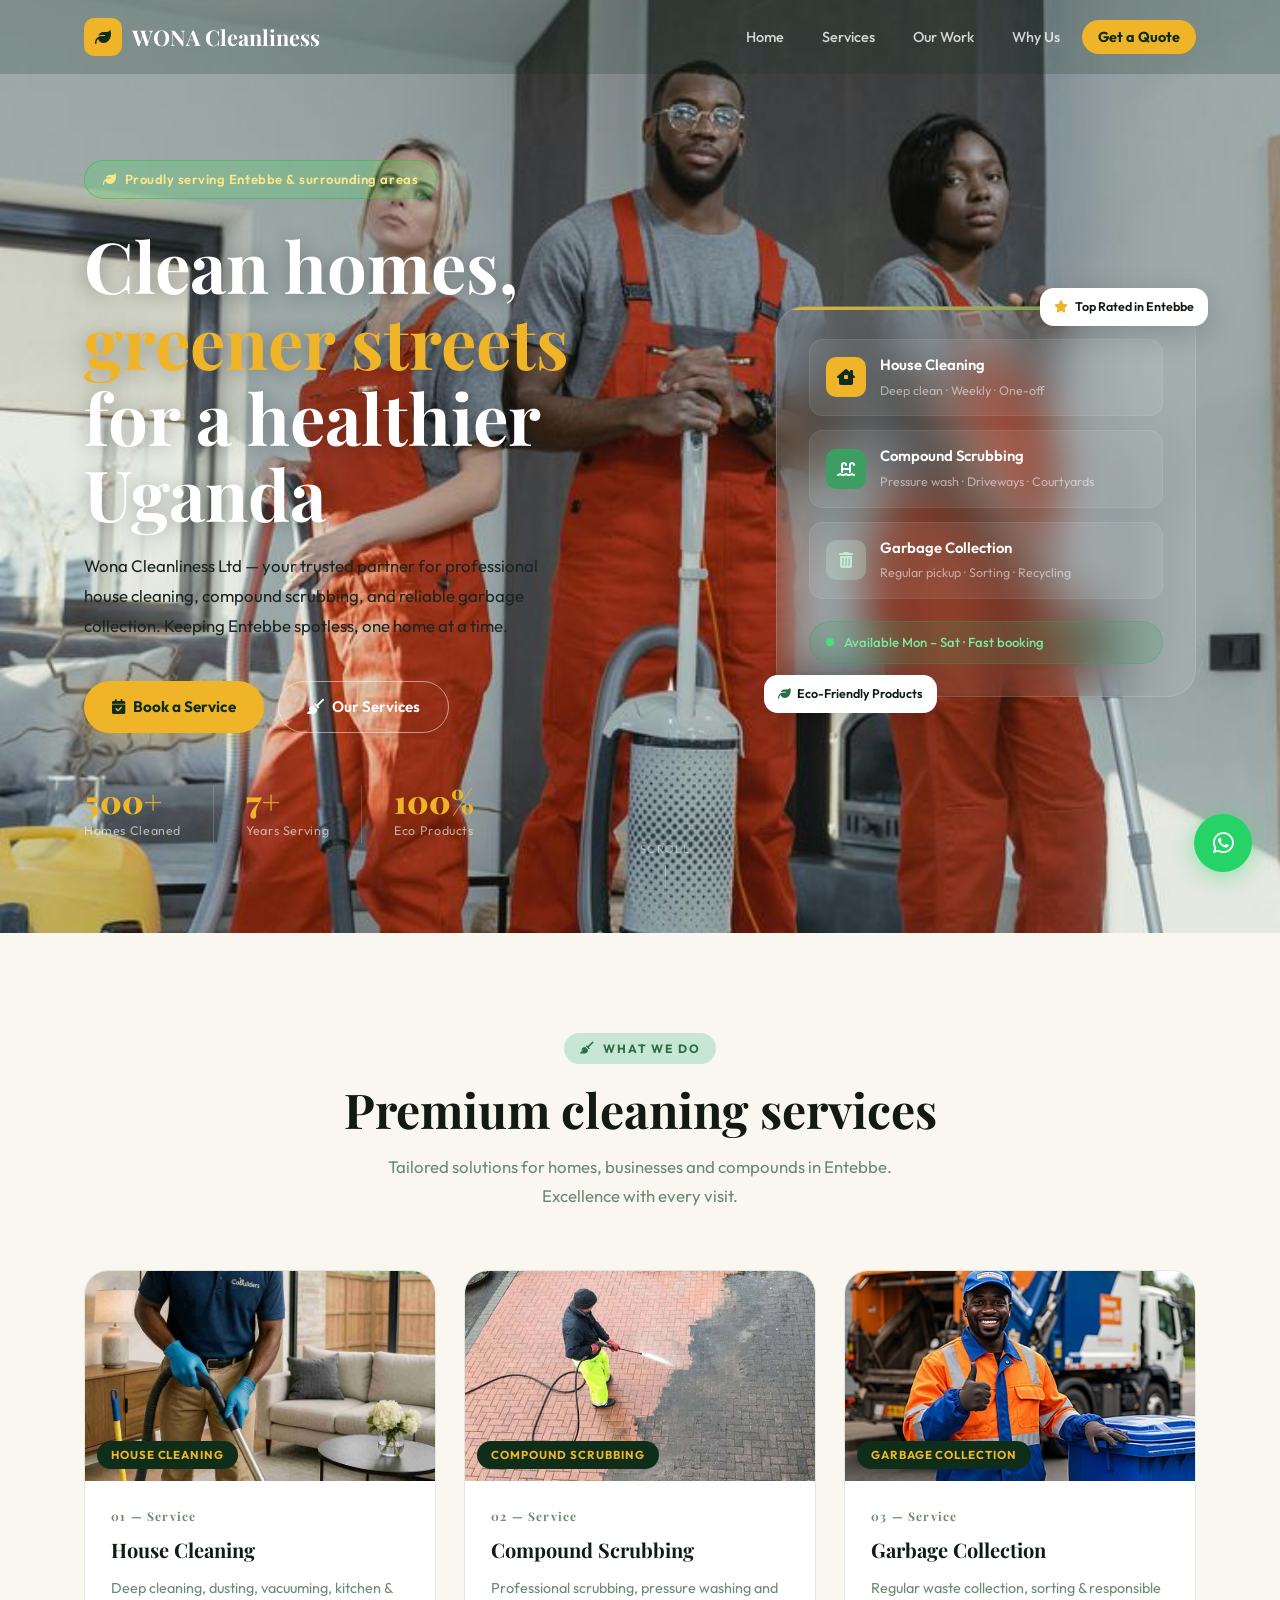
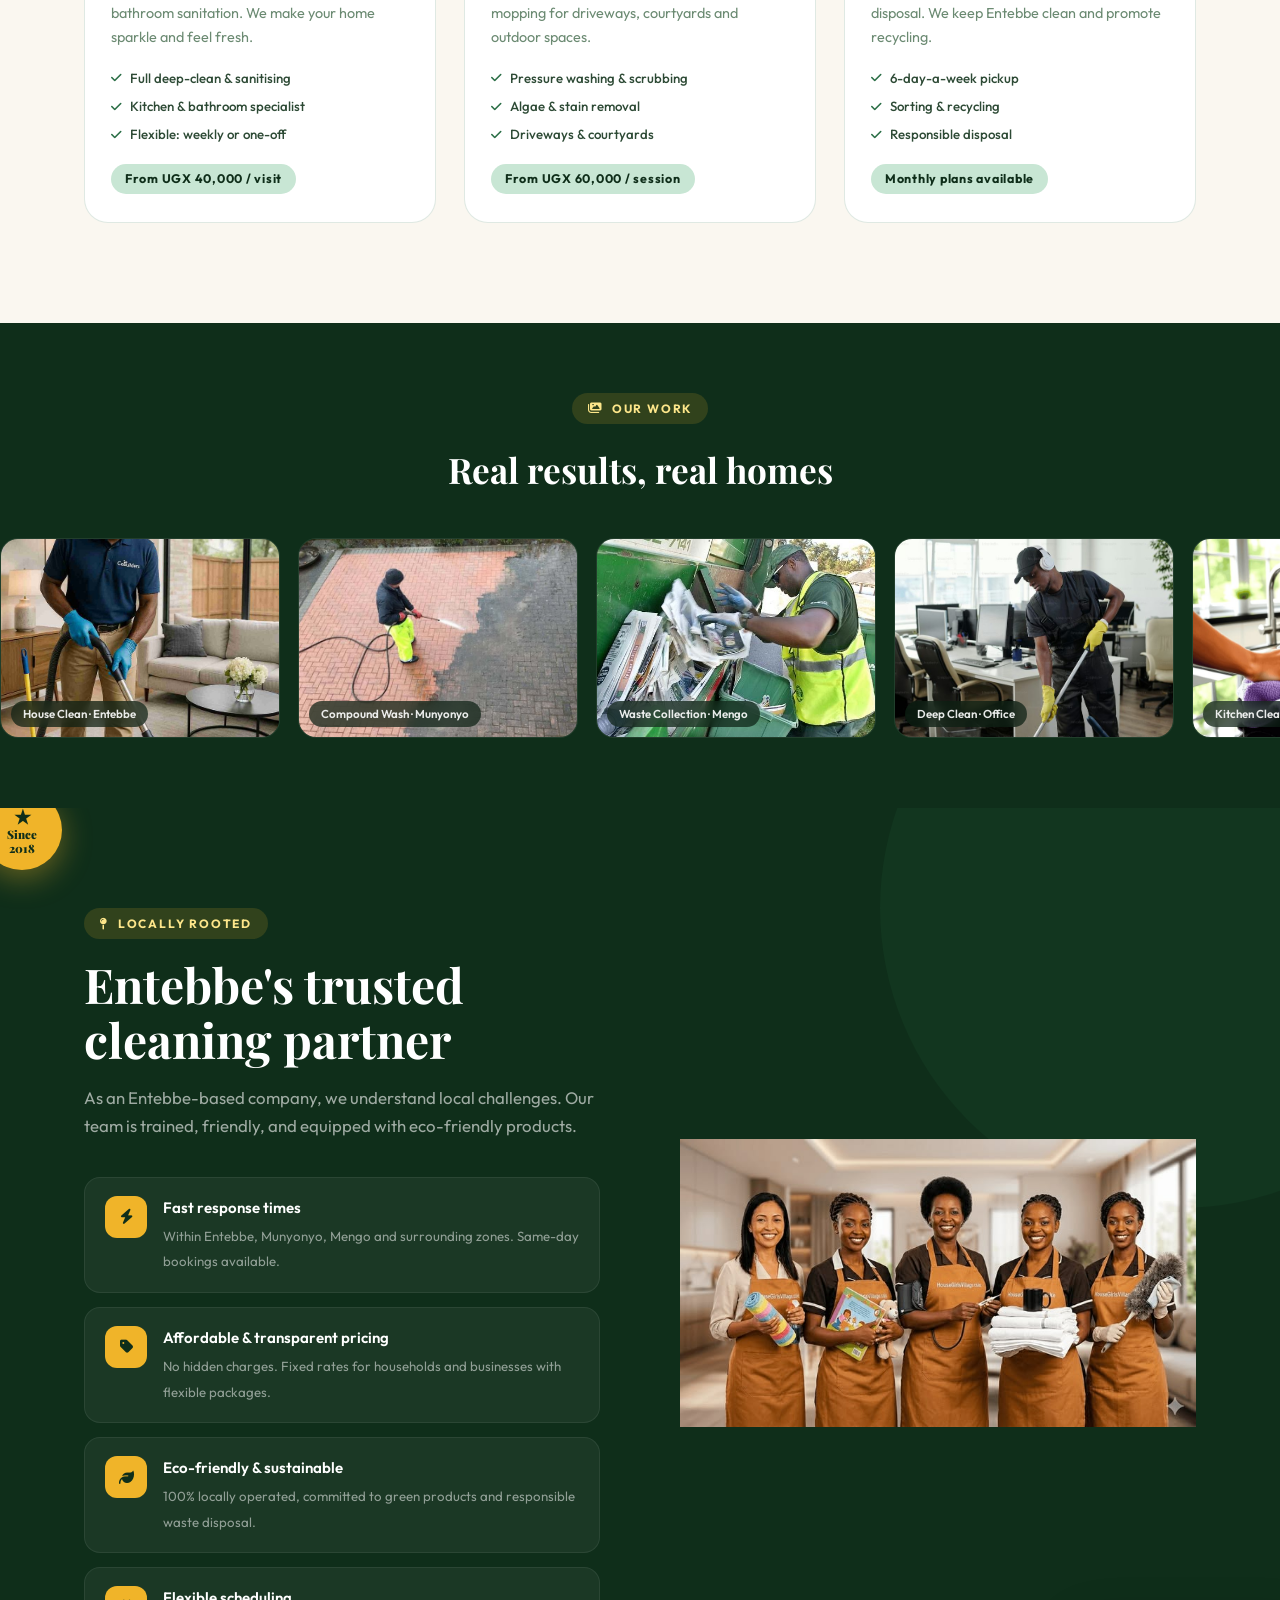
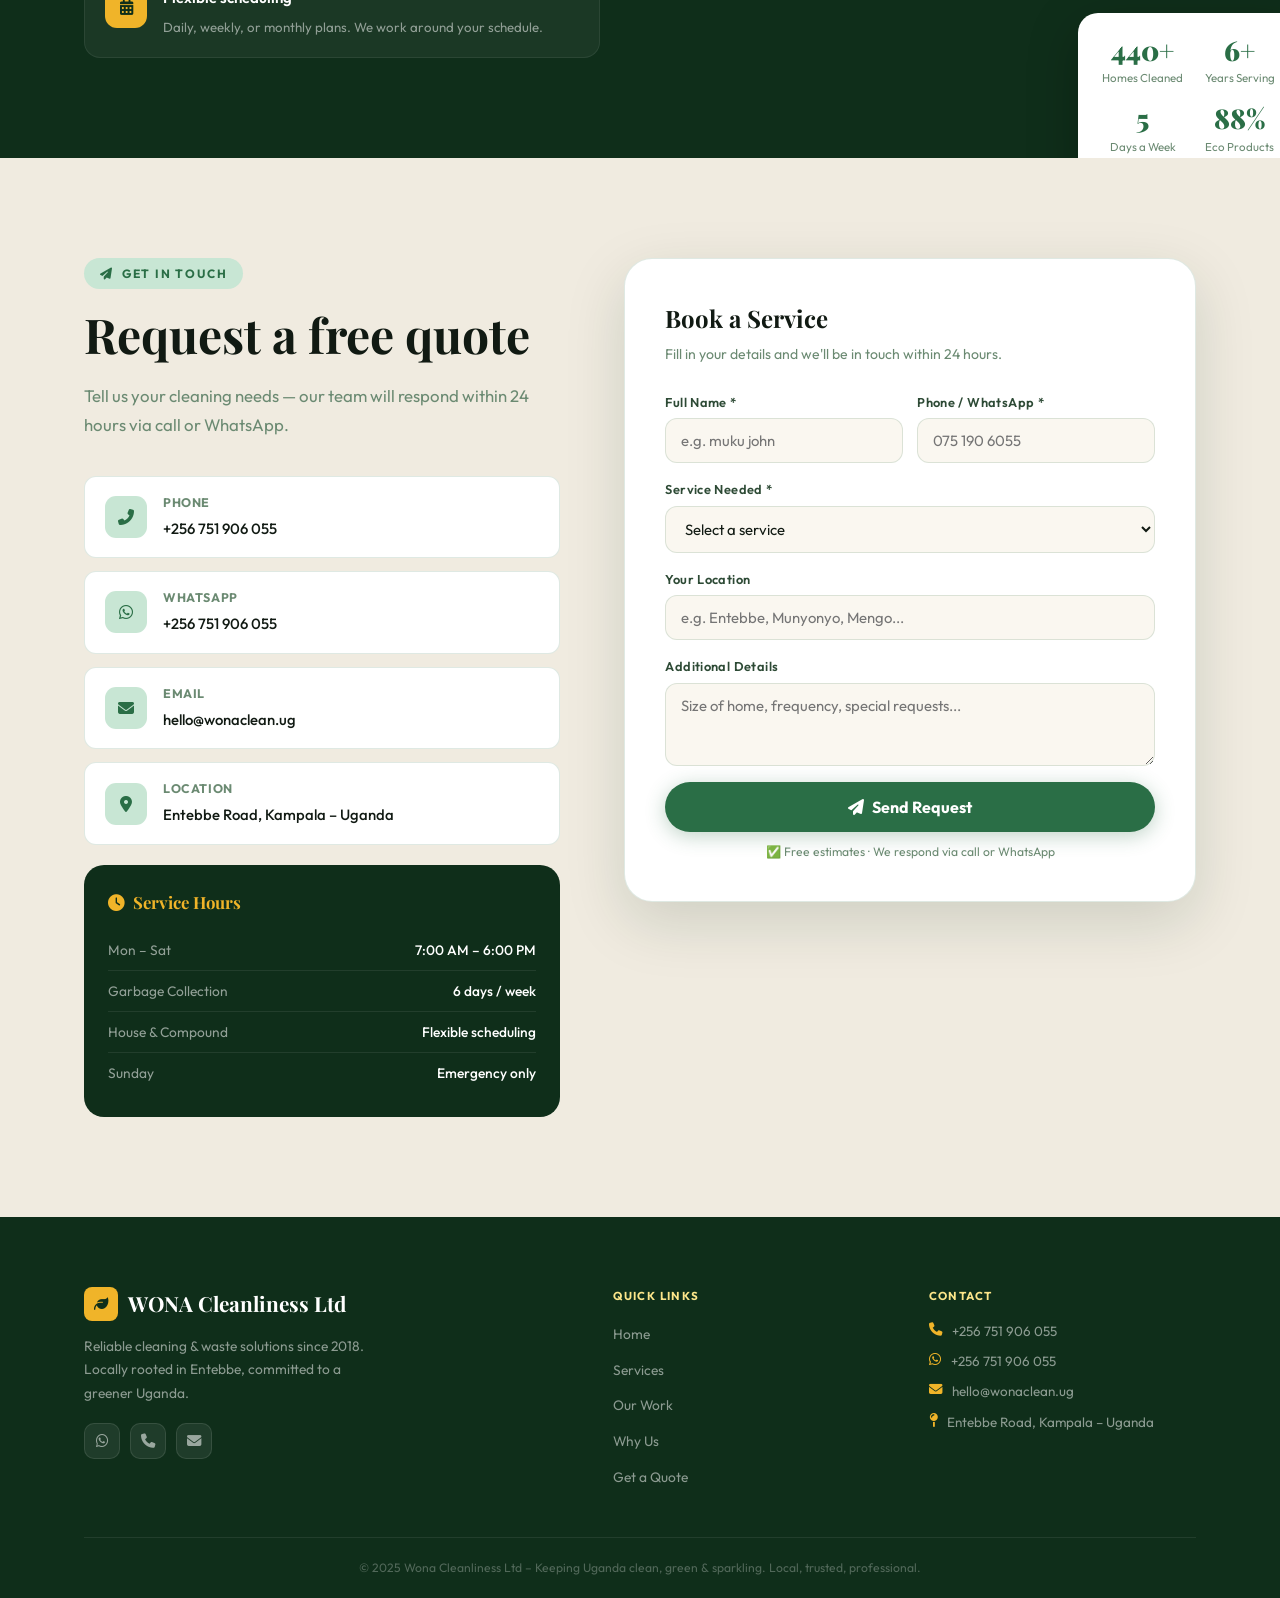
==== commit 56c812ea: "Update color from white to green" ====
--- a/index.html
+++ b/index.html
@@ -74,7 +74,7 @@
                             <span class="hero-highlight">greener streets</span><br />
                             for a healthier Uganda
                         </h1>
-                        <p class="hero-sub">
+                        <p class="hero-sub" style=" color:#1a2421;">
                             Wona Cleanliness Ltd — your trusted partner for professional house cleaning, compound
                             scrubbing, and reliable garbage collection. Keeping Entebbe spotless, one home at a time.
                         </p>
